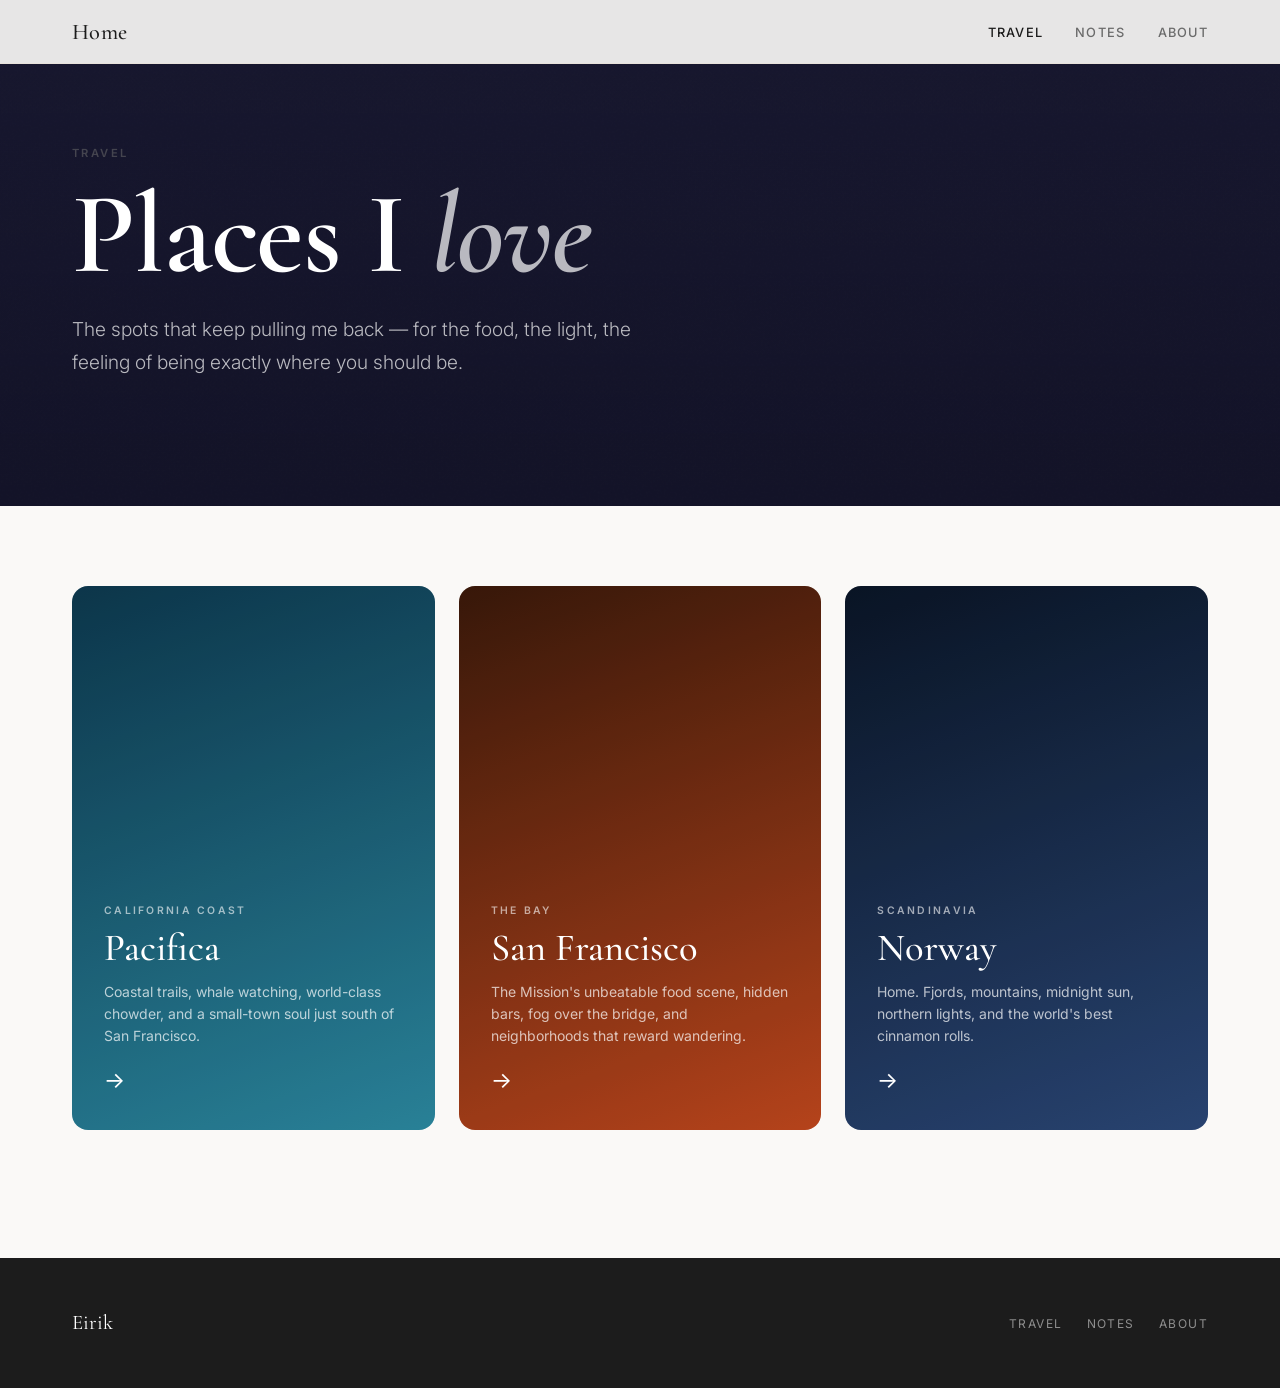
==== travel/index.html @ 202fe400 "Rename nav logo from "Eirik" to "Home" Applied to the 5 pages I can touch without racing the backgro" ====
<!DOCTYPE html>
<html lang="en">
<head>
  <meta charset="UTF-8">
  <meta name="viewport" content="width=device-width, initial-scale=1.0">
  <title>Travel | Eirik</title>
  <link rel="preconnect" href="https://fonts.googleapis.com">
  <link rel="preconnect" href="https://fonts.gstatic.com" crossorigin>
  <link href="https://fonts.googleapis.com/css2?family=Cormorant+Garamond:ital,wght@0,400;0,500;0,600;1,400;1,500&family=Inter:wght@300;400;500;600&display=swap" rel="stylesheet">
  <link rel="stylesheet" href="../css/style.css">
  <link rel="icon" href="/favicon.ico" sizes="any">
  <link rel="icon" type="image/svg+xml" href="/favicon.svg">
  <link rel="icon" type="image/png" sizes="32x32" href="/favicon-32x32.png">
  <link rel="icon" type="image/png" sizes="16x16" href="/favicon-16x16.png">
  <link rel="apple-touch-icon" href="/apple-touch-icon.png">
  <link rel="manifest" href="/site.webmanifest">
  <meta name="theme-color" content="#1c1c1c">
  <script data-goatcounter="https://sfviking.goatcounter.com/count"
          async src="//gc.zgo.at/count.js"></script>
</head>
<body>

  <nav class="nav">
    <div class="nav__inner">
      <a href="../index.html" class="nav__logo">Home</a>
      <ul class="nav__links">
        <li><a href="../travel/index.html" class="active">Travel</a></li>
        <li><a href="../notes.html">Notes</a></li>
        <li><a href="../about.html">About</a></li>
      </ul>
    </div>
  </nav>

  <main>
    <section class="hero hero--travel">
      <div class="hero__content">
        <p class="hero__eyebrow">Travel</p>
        <h1 class="hero__title">Places I <em>love</em></h1>
        <p class="hero__subtitle">The spots that keep pulling me back &mdash; for the food, the light, the feeling of being exactly where you should be.</p>
      </div>
    </section>

    <section class="destinations">
      <div class="container">
        <div class="destinations__grid">

          <a href="pacifica.html" class="dest-card dest-card--pacifica">
            <div class="dest-card__overlay"></div>
            <div class="dest-card__content">
              <span class="dest-card__region">California Coast</span>
              <h2 class="dest-card__name">Pacifica</h2>
              <p class="dest-card__desc">Coastal trails, whale watching, world-class chowder, and a small-town soul just south of San Francisco.</p>
              <span class="dest-card__arrow">&rarr;</span>
            </div>
          </a>

          <a href="san-francisco.html" class="dest-card dest-card--sf">
            <div class="dest-card__overlay"></div>
            <div class="dest-card__content">
              <span class="dest-card__region">The Bay</span>
              <h2 class="dest-card__name">San Francisco</h2>
              <p class="dest-card__desc">The Mission's unbeatable food scene, hidden bars, fog over the bridge, and neighborhoods that reward wandering.</p>
              <span class="dest-card__arrow">&rarr;</span>
            </div>
          </a>

          <a href="norway.html" class="dest-card dest-card--norway">
            <div class="dest-card__overlay"></div>
            <div class="dest-card__content">
              <span class="dest-card__region">Scandinavia</span>
              <h2 class="dest-card__name">Norway</h2>
              <p class="dest-card__desc">Home. Fjords, mountains, midnight sun, northern lights, and the world's best cinnamon rolls.</p>
              <span class="dest-card__arrow">&rarr;</span>
            </div>
          </a>

        </div>
      </div>
    </section>
  </main>

  <footer class="footer">
    <div class="footer__inner">
      <span class="footer__logo">Eirik</span>
      <ul class="footer__links">
        <li><a href="../travel/index.html">Travel</a></li>
        <li><a href="../notes.html">Notes</a></li>
        <li><a href="../about.html">About</a></li>
      </ul>
    </div>
  </footer>

</body>
</html>
---- css/style.css ----
@import url('https://fonts.googleapis.com/css2?family=Cormorant+Garamond:ital,wght@0,400;0,500;0,600;1,400;1,500&family=Inter:wght@300;400;500;600&display=swap');

/* ============================================
   CUSTOM PROPERTIES
   ============================================ */
:root {
  --color-bg: #faf9f7;
  --color-surface: #ffffff;
  --color-text: #1c1c1c;
  --color-text-muted: #6b6b6b;
  --color-text-light: #9a9a9a;
  --color-border: #e8e2db;

  --accent-pacifica: #1a6b8a;
  --accent-sf: #c94a1e;
  --accent-norway: #2c4a7c;

  --font-heading: 'Cormorant Garamond', Georgia, serif;
  --font-body: 'Inter', system-ui, sans-serif;

  --space-1: 0.25rem;
  --space-2: 0.5rem;
  --space-3: 0.75rem;
  --space-4: 1rem;
  --space-5: 1.5rem;
  --space-6: 2rem;
  --space-8: 3rem;
  --space-10: 4rem;
  --space-12: 5rem;
  --space-16: 7rem;

  --max-width: 1200px;
  --content-width: 800px;
  --nav-height: 64px;

  --shadow-sm: 0 1px 3px rgba(0,0,0,0.07), 0 1px 2px rgba(0,0,0,0.05);
  --shadow-md: 0 4px 16px rgba(0,0,0,0.08), 0 2px 6px rgba(0,0,0,0.04);

  --radius-sm: 4px;
  --radius-md: 8px;
  --radius-lg: 16px;
  --radius-full: 9999px;

  --transition: 0.2s ease;
}

/* ============================================
   RESET & BASE
   ============================================ */
*, *::before, *::after { box-sizing: border-box; margin: 0; padding: 0; }
html { font-size: 16px; scroll-behavior: smooth; scroll-padding-top: var(--nav-height); -webkit-font-smoothing: antialiased; }
body { font-family: var(--font-body); background-color: var(--color-bg); color: var(--color-text); line-height: 1.6; }
img { max-width: 100%; display: block; }
a { color: inherit; text-decoration: none; }

/* ============================================
   TYPOGRAPHY
   ============================================ */
h1, h2, h3, h4, h5 { font-family: var(--font-heading); line-height: 1.15; font-weight: 500; }
h1 { font-size: clamp(2.5rem, 6vw, 5rem); }
h2 { font-size: clamp(1.8rem, 4vw, 3rem); }
h3 { font-size: clamp(1.3rem, 3vw, 2rem); }
h4 { font-size: 1.25rem; font-weight: 500; }
p { font-size: 1rem; line-height: 1.75; color: var(--color-text-muted); }

/* ============================================
   LAYOUT
   ============================================ */
.container { max-width: var(--max-width); margin: 0 auto; padding: 0 var(--space-6); }
.container--narrow { max-width: var(--content-width); margin: 0 auto; padding: 0 var(--space-6); }

/* ============================================
   NAVIGATION
   ============================================ */
.nav {
  position: fixed;
  top: 0; left: 0; right: 0;
  z-index: 100;
  height: var(--nav-height);
  background: rgba(250, 249, 247, 0.92);
  backdrop-filter: blur(12px);
  -webkit-backdrop-filter: blur(12px);
  border-bottom: 1px solid var(--color-border);
}
.nav__inner {
  max-width: var(--max-width);
  margin: 0 auto;
  padding: 0 var(--space-6);
  height: 100%;
  display: flex;
  align-items: center;
  justify-content: space-between;
}
.nav__logo {
  font-family: var(--font-heading);
  font-size: 1.4rem;
  font-weight: 500;
  letter-spacing: 0.02em;
  transition: opacity var(--transition);
}
.nav__logo:hover { opacity: 0.6; }
.nav__links { display: flex; gap: var(--space-6); list-style: none; }
.nav__links a {
  font-size: 0.8rem;
  font-weight: 500;
  letter-spacing: 0.1em;
  text-transform: uppercase;
  color: var(--color-text-muted);
  transition: color var(--transition);
}
.nav__links a:hover,
.nav__links a.active { color: var(--color-text); }

/* ============================================
   HERO
   ============================================ */
.hero {
  min-height: 85vh;
  display: flex;
  align-items: center;
  position: relative;
  overflow: hidden;
  padding-top: var(--nav-height);
}
.hero::after {
  content: '';
  position: absolute;
  inset: 0;
  background-image: url("data:image/svg+xml,%3Csvg viewBox='0 0 256 256' xmlns='http://www.w3.org/2000/svg'%3E%3Cfilter id='noise'%3E%3CfeTurbulence type='fractalNoise' baseFrequency='0.9' numOctaves='4' stitchTiles='stitch'/%3E%3C/filter%3E%3Crect width='100%25' height='100%25' filter='url(%23noise)' opacity='0.035'/%3E%3C/svg%3E");
  opacity: 0.4;
  pointer-events: none;
  z-index: 1;
}
.hero__content { position: relative; z-index: 2; }

/* Hero photo backgrounds.
   Drop a JPG into /images with the matching name to replace the Unsplash placeholder.
   The local URL is listed first; if the file doesn't exist, the Unsplash fallback shows. */
.hero--home {
  background-color: #16213e;
  background-image:
    linear-gradient(to bottom, rgba(15,20,40,0.55) 0%, rgba(10,18,38,0.72) 100%),
    url('../images/home.jpg'),
    url('https://images.unsplash.com/photo-1476514525535-07fb3b4ae5f1?w=1600&q=80&fit=crop');
  background-size: cover;
  background-position: center 40%;
  color: white;
}
.hero--travel {
  background-color: #1a1a2e;
  background-image:
    linear-gradient(to bottom, rgba(20,20,46,0.6) 0%, rgba(15,15,36,0.75) 100%),
    url('../images/travel.jpg'),
    url('https://images.unsplash.com/photo-1488085061387-422e29b40080?w=1600&q=80&fit=crop');
  background-size: cover;
  background-position: center;
  color: white;
  min-height: 50vh;
}
.hero--pacifica {
  background-color: #0d3b52;
  background-image:
    linear-gradient(to bottom, rgba(8,40,60,0.45) 0%, rgba(13,59,82,0.6) 100%),
    url('../images/pacifica.jpg'),
    url('https://images.unsplash.com/photo-1507525428034-b723cf961d3e?w=1600&q=80&fit=crop');
  background-size: cover;
  background-position: center 60%;
  color: white;
}
.hero--sf {
  background-color: #3d1a0a;
  background-image:
    linear-gradient(to bottom, rgba(40,15,5,0.45) 0%, rgba(100,35,10,0.55) 100%),
    url('../images/san-francisco.jpg'),
    url('https://images.unsplash.com/photo-1449034446853-66c86144b0ad?w=1600&q=80&fit=crop');
  background-size: cover;
  background-position: center;
  color: white;
}
.hero--norway {
  background-color: #0a1628;
  background-image:
    linear-gradient(to bottom, rgba(8,18,38,0.4) 0%, rgba(20,40,80,0.55) 100%),
    url('../images/norway.jpg'),
    url('https://images.unsplash.com/photo-1506905925346-21bda4d32df4?w=1600&q=80&fit=crop');
  background-size: cover;
  background-position: center;
  color: white;
}
.hero--about {
  background-color: #0f1f36;
  background-image:
    linear-gradient(to bottom, rgba(10,18,34,0.5) 0%, rgba(15,30,54,0.65) 100%),
    url('../images/about.jpg'),
    url('https://images.unsplash.com/photo-1531366936337-7c912a4589a7?w=1600&q=80&fit=crop');
  background-size: cover;
  background-position: center 30%;
  color: white;
}
.hero--notes {
  background-color: #1a1d24;
  background-image:
    linear-gradient(to bottom, rgba(20,22,30,0.55) 0%, rgba(28,28,40,0.7) 100%),
    url('../images/notes.jpg'),
    linear-gradient(135deg, #1a1d24 0%, #2c3344 55%, #3a2c44 100%);
  background-size: cover;
  background-position: center;
  color: white;
  min-height: 50vh;
}
.hero--study {
  background-color: #0e1320;
  background-image:
    linear-gradient(to bottom, rgba(14,19,32,0.55) 0%, rgba(20,28,46,0.72) 100%),
    url('../images/study.jpg'),
    linear-gradient(135deg, #0e1320 0%, #1c2640 55%, #243056 100%);
  background-size: cover;
  background-position: center;
  color: white;
  min-height: 50vh;
}

.hero__content {
  max-width: var(--max-width);
  margin: 0 auto;
  padding: var(--space-12) var(--space-6);
  width: 100%;
}
.hero__eyebrow {
  font-size: 0.7rem;
  font-weight: 600;
  letter-spacing: 0.22em;
  text-transform: uppercase;
  opacity: 0.55;
  margin-bottom: var(--space-4);
}
.hero__title {
  font-family: var(--font-heading);
  font-size: clamp(3.5rem, 9vw, 8rem);
  font-weight: 600;
  line-height: 0.95;
  margin-bottom: var(--space-5);
  max-width: 14ch;
  letter-spacing: -0.01em;
}
.hero__title em { font-style: italic; opacity: 0.7; }
.hero__subtitle {
  font-size: clamp(1rem, 2vw, 1.2rem);
  line-height: 1.7;
  opacity: 0.7;
  max-width: 48ch;
  font-weight: 300;
  color: white;
  margin-bottom: var(--space-8);
}
.hero__breadcrumb {
  font-size: 0.75rem;
  letter-spacing: 0.12em;
  text-transform: uppercase;
  opacity: 0.45;
  margin-bottom: var(--space-3);
}
.hero__breadcrumb a { opacity: 0.8; transition: opacity var(--transition); }
.hero__breadcrumb a:hover { opacity: 1; }
.hero__breadcrumb span { margin: 0 var(--space-2); }

/* ============================================
   DESTINATION CARDS (Travel Hub)
   ============================================ */
.destinations { padding: var(--space-12) 0; }
.destinations__grid {
  display: grid;
  grid-template-columns: repeat(3, 1fr);
  gap: var(--space-5);
}
.dest-card {
  border-radius: var(--radius-lg);
  overflow: hidden;
  aspect-ratio: 2/3;
  position: relative;
  cursor: pointer;
  display: block;
  transition: transform var(--transition), box-shadow var(--transition);
}
.dest-card:hover {
  transform: translateY(-4px);
  box-shadow: 0 20px 60px rgba(0,0,0,0.2);
}
.dest-card--pacifica { background: linear-gradient(160deg, #0d3b52, #2d8fa8); }
.dest-card--sf       { background: linear-gradient(160deg, #3d1a0a, #c94a1e); }
.dest-card--norway   { background: linear-gradient(160deg, #0a1628, #2c4a7c); }

.dest-card__overlay {
  position: absolute; inset: 0;
  background: rgba(0,0,0,0.25);
  transition: opacity var(--transition);
  opacity: 0.4;
}
.dest-card:hover .dest-card__overlay { opacity: 0.7; }
.dest-card:hover .dest-card__arrow { transform: translateX(5px); }

.dest-card__content {
  position: absolute; inset: 0;
  padding: var(--space-6);
  display: flex;
  flex-direction: column;
  justify-content: flex-end;
  color: white;
}
.dest-card__region {
  font-size: 0.65rem;
  font-weight: 600;
  letter-spacing: 0.22em;
  text-transform: uppercase;
  opacity: 0.6;
  margin-bottom: var(--space-2);
}
.dest-card__name {
  font-family: var(--font-heading);
  font-size: clamp(2rem, 3vw, 2.75rem);
  font-weight: 500;
  line-height: 1.1;
  margin-bottom: var(--space-3);
}
.dest-card__desc {
  font-size: 0.875rem;
  line-height: 1.55;
  opacity: 0.7;
  color: white;
  margin-bottom: var(--space-4);
}
.dest-card__arrow { font-size: 1.4rem; transition: transform var(--transition); }

/* ============================================
   CONTENT SECTIONS
   ============================================ */
.content-section { padding: var(--space-12) 0; }
.content-section + .content-section { border-top: 1px solid var(--color-border); }

.section-header {
  display: flex;
  align-items: baseline;
  gap: var(--space-5);
  margin-bottom: var(--space-8);
}
.section-header__number {
  font-family: var(--font-heading);
  font-size: 5rem;
  font-weight: 400;
  color: transparent;
  -webkit-text-stroke: 1px var(--color-border);
  line-height: 1;
  flex-shrink: 0;
  letter-spacing: -0.02em;
}
.section-header__text h2 { margin-bottom: var(--space-2); }
.section-header__text p { font-size: 0.95rem; }

.permalink {
  display: inline-block;
  margin-left: 0.4em;
  font-family: var(--font-body);
  font-size: 0.6em;
  font-weight: 400;
  color: var(--color-text-light);
  border-bottom: none;
  vertical-align: middle;
  opacity: 0;
  transition: opacity var(--transition), color var(--transition);
  position: relative;
}
.permalink:hover { color: var(--color-text-muted); }
h2:hover .permalink,
.permalink:focus-visible { opacity: 1; }
.permalink:focus-visible { outline: none; color: var(--color-text); }
.permalink--copied { opacity: 1; color: var(--color-text); }
.permalink--copied::after {
  content: "Link copied";
  position: absolute;
  left: 50%;
  top: -1.6em;
  transform: translateX(-50%);
  background: var(--color-text);
  color: var(--color-bg);
  font-size: 0.75rem;
  padding: 2px 8px;
  border-radius: var(--radius-sm);
  white-space: nowrap;
  pointer-events: none;
}
@media (hover: none) {
  .permalink { opacity: 0.5; }
}

/* ============================================
   PLACE CARDS
   ============================================ */
.places-grid {
  display: grid;
  grid-template-columns: repeat(auto-fill, minmax(280px, 1fr));
  gap: var(--space-4);
}
.place-card {
  background: var(--color-surface);
  border-radius: var(--radius-md);
  padding: var(--space-5);
  border: 1px solid var(--color-border);
  transition: box-shadow var(--transition), transform var(--transition);
}
.place-card:hover { box-shadow: var(--shadow-md); transform: translateY(-2px); }

.place-card { border-left: 3px solid transparent; }
.place-card:has(.tag--food)     { border-left-color: #b5591a; }
.place-card:has(.tag--coffee)   { border-left-color: #8b6039; }
.place-card:has(.tag--hike)     { border-left-color: #2e7d52; }
.place-card:has(.tag--activity) { border-left-color: #2a56c6; }
.place-card:has(.tag--bar)      { border-left-color: #7b2fa0; }
.place-card:has(.tag--museum)   { border-left-color: #c42929; }
.place-card:has(.tag--nature)   { border-left-color: #2e7d52; }
.place-card:has(.tag--fjord)    { border-left-color: #1a4a7c; }
.place-card:has(.tag--ski)      { border-left-color: #2953c4; }
.place-card:has(.tag--seafood)  { border-left-color: #1a6b78; }
.place-card:has(.tag--sight)    { border-left-color: #a0246b; }
.place-card:has(.tag--region)   { border-left-color: #4a7c1a; }

.place-card__tag {
  display: inline-block;
  font-size: 0.65rem;
  font-weight: 600;
  letter-spacing: 0.14em;
  text-transform: uppercase;
  padding: 3px 10px;
  border-radius: var(--radius-full);
  margin-bottom: var(--space-3);
  background: var(--tag-bg, #f0ece7);
  color: var(--tag-color, #6b6b6b);
}
.place-card__name {
  font-family: var(--font-heading);
  font-size: 1.4rem;
  font-weight: 500;
  margin-bottom: var(--space-2);
  color: var(--color-text);
}
.place-card__name a {
  color: inherit;
  text-decoration: none;
  border-bottom: 1px solid transparent;
  transition: border-color var(--transition);
}
.place-card__name a:hover {
  border-bottom-color: var(--color-text-muted);
}
.place-card__desc {
  font-size: 0.875rem;
  line-height: 1.7;
  color: var(--color-text-muted);
}

/* Tag color variants */
.tag--food     { --tag-bg: #fef3e8; --tag-color: #b5591a; }
.tag--coffee   { --tag-bg: #f5efe8; --tag-color: #8b6039; }
.tag--hike     { --tag-bg: #e8f4ee; --tag-color: #2e7d52; }
.tag--activity { --tag-bg: #e8f0fe; --tag-color: #2a56c6; }
.tag--bar      { --tag-bg: #f3e8fd; --tag-color: #7b2fa0; }
.tag--museum   { --tag-bg: #fde8e8; --tag-color: #c42929; }
.tag--nature   { --tag-bg: #e8f4ee; --tag-color: #2e7d52; }
.tag--tip      { --tag-bg: #fffbe8; --tag-color: #9b7d1a; }
.tag--fjord    { --tag-bg: #e8f0f8; --tag-color: #1a4a7c; }
.tag--ski      { --tag-bg: #eef4ff; --tag-color: #2953c4; }
.tag--seafood  { --tag-bg: #e8f6f8; --tag-color: #1a6b78; }
.tag--sight    { --tag-bg: #fde8f5; --tag-color: #a0246b; }
.tag--region   { --tag-bg: #f0f8e8; --tag-color: #4a7c1a; }

/* ============================================
   INTRO SECTION
   ============================================ */
.intro-section {
  padding: var(--space-12) 0;
  max-width: var(--content-width);
  margin: 0 auto;
}
.intro-section p { font-size: 1.15rem; line-height: 1.95; color: var(--color-text-muted); }
.intro-section p strong { color: var(--color-text); }
.intro-section p + p { margin-top: var(--space-4); }

/* ============================================
   PULL QUOTE
   ============================================ */
.pull-quote {
  margin: var(--space-10) 0;
  padding: var(--space-8) var(--space-10);
  position: relative;
}
.pull-quote::before {
  content: '\201C';
  font-family: var(--font-heading);
  font-size: 8rem;
  line-height: 0.7;
  color: var(--color-border);
  position: absolute;
  top: var(--space-5);
  left: var(--space-5);
}
.pull-quote p {
  font-family: var(--font-heading);
  font-size: clamp(1.5rem, 3vw, 2.2rem);
  font-style: italic;
  color: var(--color-text);
  line-height: 1.45;
  padding-left: var(--space-8);
}

/* ============================================
   TIPS LIST
   ============================================ */
.tips-list { list-style: none; display: flex; flex-direction: column; gap: var(--space-4); }
.tips-list li { display: flex; gap: var(--space-4); align-items: flex-start; }
.tips-list__icon { font-size: 1rem; flex-shrink: 0; margin-top: 3px; color: var(--color-text-muted); min-width: 1.25rem; }
.tips-list__text { font-size: 0.9375rem; line-height: 1.7; color: var(--color-text-muted); }
.tips-list__text strong { color: var(--color-text); font-weight: 600; }
.tips-list__text a { color: var(--color-text); border-bottom: 1px solid var(--color-border); transition: border-color var(--transition); }
.tips-list__text a:hover { border-bottom-color: var(--color-text); }
.tips-list__text code { font-family: ui-monospace, SFMono-Regular, Menlo, monospace; font-size: 0.85em; background: var(--color-surface); border: 1px solid var(--color-border); padding: 1px 6px; border-radius: var(--radius-sm); color: var(--color-text); }

/* ============================================
   NOTES
   ============================================ */
.note-tag {
  display: inline-block;
  font-size: 0.65rem;
  font-weight: 600;
  letter-spacing: 0.18em;
  text-transform: uppercase;
  padding: 4px 10px;
  border-radius: var(--radius-full);
  margin-bottom: var(--space-3);
  background: #f0ece7;
  color: #6b6b6b;
}
.note-tag--audio        { background: #e8f0fe; color: #2a56c6; }
.note-tag--bike         { background: #e8f4ee; color: #2e7d52; }
.note-tag--ai           { background: #f3e8fd; color: #7b2fa0; }
.note-tag--foundations  { background: #eef0f3; color: #3a4150; }
.note-tag--systems      { background: #fdf0e2; color: #a85a1c; }
.note-tag--observability{ background: #e3f3f0; color: #1d6b66; }
.note-tag--platform     { background: #e7ecfb; color: #2e3f8a; }
.note-tag--career       { background: #fce8ec; color: #a02050; }

.note-entry p { font-size: 1.05rem; line-height: 1.85; color: var(--color-text-muted); }
.note-entry p strong { color: var(--color-text); }
.note-entry p + p { margin-top: var(--space-4); }
.note-entry p a { color: var(--color-text); border-bottom: 1px solid var(--color-border); transition: border-color var(--transition); }
.note-entry p a:hover { border-bottom-color: var(--color-text); }
.note-entry h3 { font-size: 1.5rem; margin: var(--space-8) 0 var(--space-4); color: var(--color-text); }
.note-entry code { font-family: ui-monospace, SFMono-Regular, Menlo, monospace; font-size: 0.9em; background: var(--color-surface); border: 1px solid var(--color-border); padding: 1px 6px; border-radius: var(--radius-sm); color: var(--color-text); }

.note-figure { margin: 0 0 var(--space-8); }
.note-figure img {
  width: 100%;
  height: auto;
  aspect-ratio: 3 / 2;
  object-fit: cover;
  border-radius: var(--radius-md);
  box-shadow: var(--shadow-sm);
  background: var(--color-surface);
}
.note-figure figcaption {
  margin-top: var(--space-3);
  font-size: 0.85rem;
  color: var(--color-text-light);
  font-style: italic;
  text-align: center;
}
.note-figure figcaption a { color: var(--color-text-muted); border-bottom: 1px solid var(--color-border); transition: border-color var(--transition); }
.note-figure figcaption a:hover { border-bottom-color: var(--color-text-muted); }

/* ============================================
   STUDY TOC
   ============================================ */
.study-toc {
  margin: var(--space-8) 0 var(--space-4);
  padding: var(--space-6);
  border: 1px solid var(--color-border);
  border-radius: var(--radius-md);
  background: var(--color-surface);
}
.study-toc ol {
  list-style: none;
  display: grid;
  grid-template-columns: 1fr 1fr;
  gap: var(--space-3) var(--space-6);
}
.study-toc a {
  display: flex;
  align-items: baseline;
  gap: var(--space-3);
  font-size: 0.95rem;
  color: var(--color-text-muted);
  padding: var(--space-2) 0;
  border-bottom: 1px solid transparent;
  transition: color var(--transition), border-color var(--transition);
}
.study-toc a:hover { color: var(--color-text); border-bottom-color: var(--color-border); }
.study-toc a span {
  font-family: var(--font-heading);
  font-size: 0.9rem;
  font-weight: 500;
  color: var(--color-text-light);
  min-width: 1.6em;
}
@media (max-width: 640px) {
  .study-toc ol { grid-template-columns: 1fr; gap: var(--space-2); }
}

/* ============================================
   HOMEPAGE
   ============================================ */
.home-section { padding: var(--space-12) 0; }
.home-section--alt { background: var(--color-surface); }
.home-section__grid { display: grid; grid-template-columns: 1fr 1fr; gap: var(--space-10); align-items: center; }
.home-section__label {
  font-size: 0.7rem;
  font-weight: 600;
  letter-spacing: 0.22em;
  text-transform: uppercase;
  color: var(--color-text-muted);
  margin-bottom: var(--space-3);
}
.home-section__title { font-family: var(--font-heading); font-size: clamp(2rem, 4vw, 3.5rem); margin-bottom: var(--space-4); }
.home-section__desc { font-size: 1.05rem; line-height: 1.8; margin-bottom: var(--space-5); }

.btn {
  display: inline-flex;
  align-items: center;
  gap: var(--space-2);
  padding: var(--space-3) var(--space-5);
  border-radius: var(--radius-full);
  font-size: 0.875rem;
  font-weight: 500;
  letter-spacing: 0.04em;
  transition: all var(--transition);
  cursor: pointer;
}
.btn--primary { background: var(--color-text); color: var(--color-bg); }
.btn--primary:hover { background: #333; transform: translateY(-1px); }
.btn--outline { border: 1px solid var(--color-border); color: var(--color-text); }
.btn--outline:hover { border-color: var(--color-text); background: var(--color-text); color: var(--color-bg); }

.home-destinations-preview { display: grid; grid-template-columns: 1fr; gap: var(--space-3); }
.dest-preview-card {
  background: var(--color-bg);
  border-radius: var(--radius-md);
  padding: var(--space-4) var(--space-5);
  display: flex;
  align-items: center;
  justify-content: space-between;
  border: 1px solid var(--color-border);
  transition: all var(--transition);
}
.dest-preview-card:hover { border-color: var(--color-text); box-shadow: var(--shadow-sm); }
.dest-preview-card__region { font-size: 0.65rem; letter-spacing: 0.18em; text-transform: uppercase; color: var(--color-text-muted); }
.dest-preview-card__name { font-family: var(--font-heading); font-size: 1.4rem; }
.dest-preview-card__dot { width: 10px; height: 10px; border-radius: 50%; }
.dot--pacifica { background: var(--accent-pacifica); }
.dot--sf       { background: var(--accent-sf); }
.dot--norway   { background: var(--accent-norway); }

/* ============================================
   FOOTER
   ============================================ */
.footer {
  background: var(--color-text);
  color: rgba(255,255,255,0.5);
  padding: var(--space-8) 0;
  margin-top: var(--space-8);
}
.footer__inner {
  max-width: var(--max-width);
  margin: 0 auto;
  padding: 0 var(--space-6);
  display: flex;
  align-items: center;
  justify-content: space-between;
}
.footer__logo { font-family: var(--font-heading); font-size: 1.3rem; color: white; }
.footer__links { display: flex; gap: var(--space-5); list-style: none; }
.footer__links a { font-size: 0.75rem; letter-spacing: 0.12em; text-transform: uppercase; transition: color var(--transition); }
.footer__links a:hover { color: white; }

/* ============================================
   PROJECT CARD
   ============================================ */
.project-card {
  background: var(--color-surface);
  border: 1px solid var(--color-border);
  border-left: 3px solid var(--color-text);
  border-radius: var(--radius-md);
  padding: var(--space-6) var(--space-8);
  margin-top: var(--space-6);
  max-width: 760px;
}
.project-card__header {
  display: flex;
  align-items: flex-start;
  justify-content: space-between;
  gap: var(--space-5);
  margin-bottom: var(--space-4);
}
.project-card__name {
  font-family: var(--font-heading);
  font-size: 1.8rem;
  font-weight: 500;
  color: var(--color-text);
  margin-bottom: var(--space-1);
}
.project-card__tagline {
  font-size: 0.9375rem;
  color: var(--color-text-muted);
  line-height: 1.5;
}
.project-card__desc {
  font-size: 0.9375rem;
  line-height: 1.75;
  color: var(--color-text-muted);
  margin-bottom: var(--space-5);
}
.project-card__cta { flex-shrink: 0; }
.project-card__tags {
  display: flex;
  flex-wrap: wrap;
  gap: var(--space-2);
}
.project-tag {
  font-size: 0.7rem;
  font-weight: 600;
  letter-spacing: 0.1em;
  text-transform: uppercase;
  padding: 3px 10px;
  border-radius: var(--radius-full);
  background: var(--color-bg);
  border: 1px solid var(--color-border);
  color: var(--color-text-muted);
}
.project-card__note {
  font-size: 0.8125rem;
  font-style: italic;
  color: var(--color-text-light);
  margin-top: var(--space-4);
}
@media (max-width: 640px) {
  .project-card__header { flex-direction: column; }
  .project-card { padding: var(--space-5); }
}

/* ============================================
   STAT GRID (for about page facts)
   ============================================ */
.stat-grid {
  display: grid;
  grid-template-columns: repeat(3, 1fr);
  gap: var(--space-5);
  margin: var(--space-10) 0;
}
.stat-card {
  background: var(--color-surface);
  border: 1px solid var(--color-border);
  border-radius: var(--radius-md);
  padding: var(--space-5) var(--space-6);
  text-align: center;
}
.stat-card__value {
  font-family: var(--font-heading);
  font-size: clamp(2rem, 4vw, 3rem);
  font-weight: 500;
  color: var(--color-text);
  display: block;
  line-height: 1;
  margin-bottom: var(--space-2);
}
.stat-card__label {
  font-size: 0.75rem;
  font-weight: 500;
  letter-spacing: 0.12em;
  text-transform: uppercase;
  color: var(--color-text-muted);
}
@media (max-width: 640px) {
  .stat-grid { grid-template-columns: 1fr; }
}

/* ============================================
   RESPONSIVE
   ============================================ */
@media (max-width: 900px) {
  .destinations__grid { grid-template-columns: 1fr; }
  .dest-card { aspect-ratio: 16/9; }
  .home-section__grid { grid-template-columns: 1fr; gap: var(--space-6); }
}
@media (max-width: 640px) {
  .pull-quote { padding: var(--space-6) var(--space-5); }
  .pull-quote::before { font-size: 5rem; }
  .pull-quote p { padding-left: var(--space-5); }
  .footer__inner { flex-direction: column; gap: var(--space-4); text-align: center; }
  .section-header { flex-direction: column; gap: var(--space-2); }
  .section-header__number { font-size: 2.5rem; }
  .places-grid { grid-template-columns: 1fr; }
}
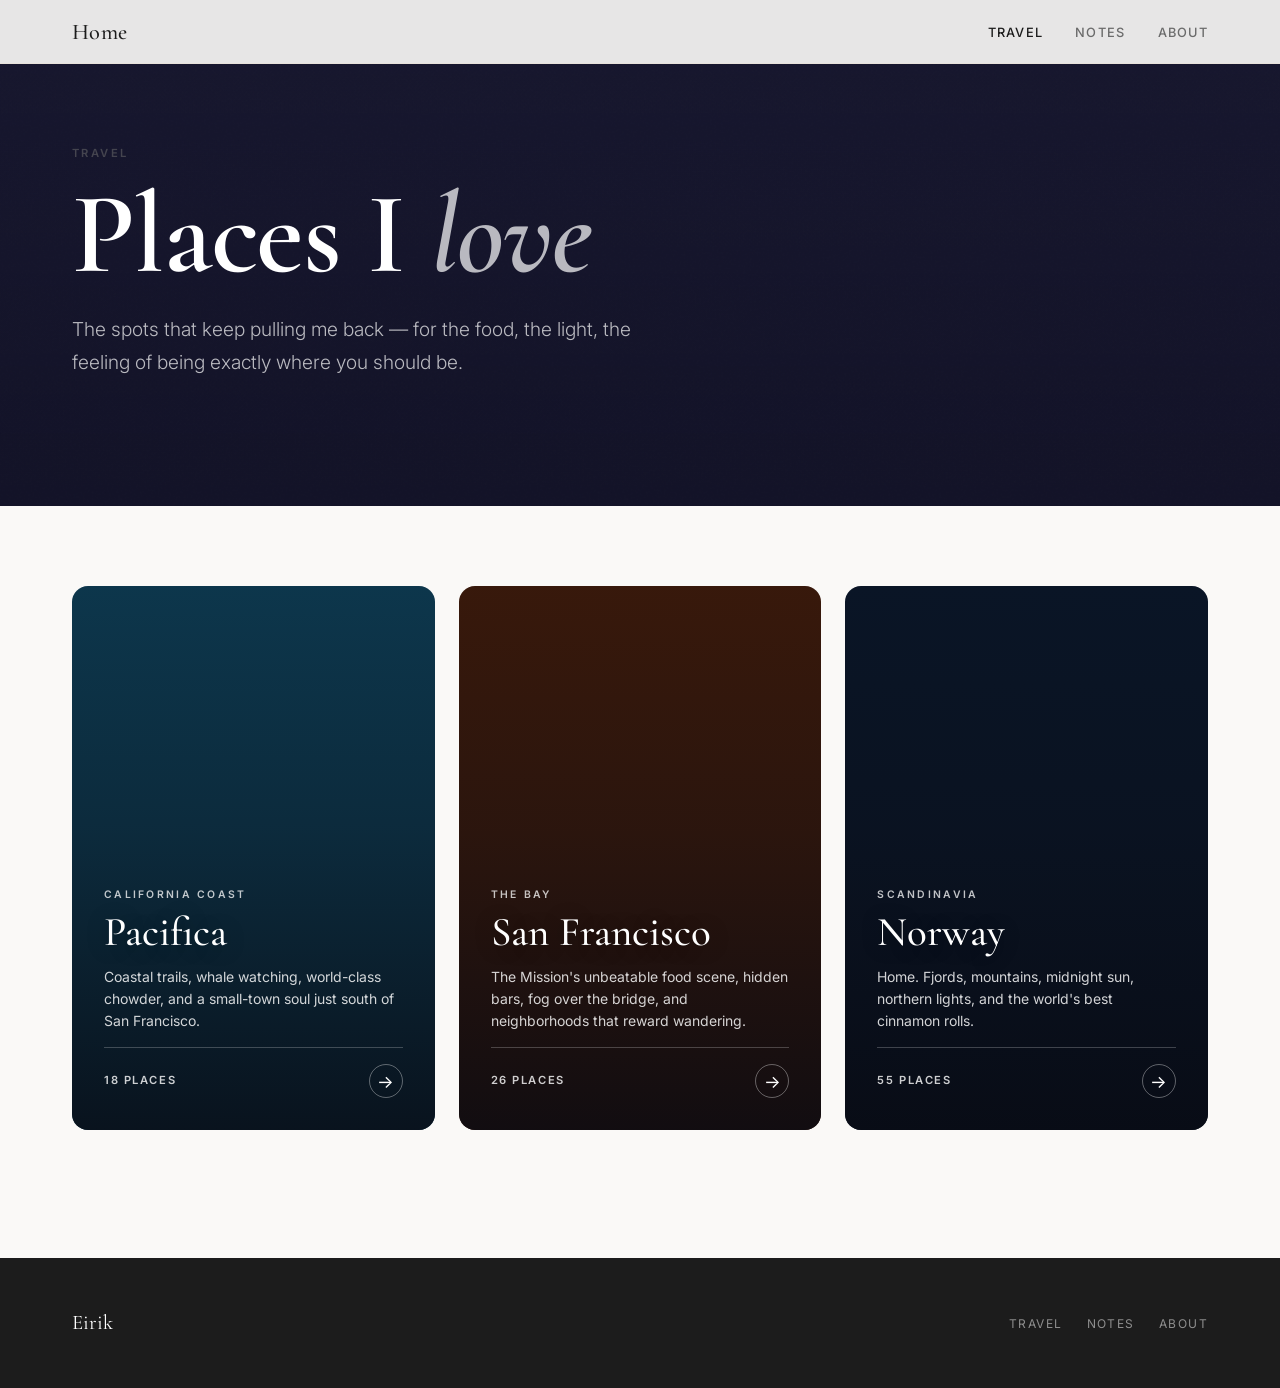
==== commit b95bc441: "Make travel destination cards more striking - Photo backgrounds reusing the same /images/<slug>.jpg " ====
--- a/travel/index.html
+++ b/travel/index.html
@@ -45,32 +45,44 @@
         <div class="destinations__grid">
 
           <a href="pacifica.html" class="dest-card dest-card--pacifica">
+            <div class="dest-card__media"></div>
             <div class="dest-card__overlay"></div>
             <div class="dest-card__content">
               <span class="dest-card__region">California Coast</span>
               <h2 class="dest-card__name">Pacifica</h2>
               <p class="dest-card__desc">Coastal trails, whale watching, world-class chowder, and a small-town soul just south of San Francisco.</p>
-              <span class="dest-card__arrow">&rarr;</span>
+              <div class="dest-card__footer">
+                <span class="dest-card__count">18 places</span>
+                <span class="dest-card__arrow" aria-hidden="true">&rarr;</span>
+              </div>
             </div>
           </a>
 
           <a href="san-francisco.html" class="dest-card dest-card--sf">
+            <div class="dest-card__media"></div>
             <div class="dest-card__overlay"></div>
             <div class="dest-card__content">
               <span class="dest-card__region">The Bay</span>
               <h2 class="dest-card__name">San Francisco</h2>
               <p class="dest-card__desc">The Mission's unbeatable food scene, hidden bars, fog over the bridge, and neighborhoods that reward wandering.</p>
-              <span class="dest-card__arrow">&rarr;</span>
+              <div class="dest-card__footer">
+                <span class="dest-card__count">26 places</span>
+                <span class="dest-card__arrow" aria-hidden="true">&rarr;</span>
+              </div>
             </div>
           </a>
 
           <a href="norway.html" class="dest-card dest-card--norway">
+            <div class="dest-card__media"></div>
             <div class="dest-card__overlay"></div>
             <div class="dest-card__content">
               <span class="dest-card__region">Scandinavia</span>
               <h2 class="dest-card__name">Norway</h2>
               <p class="dest-card__desc">Home. Fjords, mountains, midnight sun, northern lights, and the world's best cinnamon rolls.</p>
-              <span class="dest-card__arrow">&rarr;</span>
+              <div class="dest-card__footer">
+                <span class="dest-card__count">55 places</span>
+                <span class="dest-card__arrow" aria-hidden="true">&rarr;</span>
+              </div>
             </div>
           </a>
 
--- a/css/style.css
+++ b/css/style.css
@@ -280,24 +280,62 @@
   position: relative;
   cursor: pointer;
   display: block;
-  transition: transform var(--transition), box-shadow var(--transition);
+  isolation: isolate;
+  transition: transform 0.35s cubic-bezier(0.22, 1, 0.36, 1), box-shadow 0.35s ease;
 }
 .dest-card:hover {
-  transform: translateY(-4px);
-  box-shadow: 0 20px 60px rgba(0,0,0,0.2);
-}
-.dest-card--pacifica { background: linear-gradient(160deg, #0d3b52, #2d8fa8); }
-.dest-card--sf       { background: linear-gradient(160deg, #3d1a0a, #c94a1e); }
-.dest-card--norway   { background: linear-gradient(160deg, #0a1628, #2c4a7c); }
-
+  transform: translateY(-6px);
+  box-shadow: 0 28px 70px rgba(0,0,0,0.28);
+}
+.dest-card:focus-visible {
+  outline: 2px solid white;
+  outline-offset: 3px;
+}
+
+/* Photo layer. Reuses the same /images files as the page heroes,
+   with the Unsplash placeholder as fallback until real photos land. */
+.dest-card__media {
+  position: absolute; inset: 0;
+  background-size: cover;
+  background-position: center;
+  transform: scale(1.01);
+  transition: transform 0.9s cubic-bezier(0.22, 1, 0.36, 1);
+}
+.dest-card:hover .dest-card__media { transform: scale(1.09); }
+
+.dest-card--pacifica .dest-card__media {
+  background-color: #0d3b52;
+  background-image:
+    url('../images/pacifica.jpg'),
+    url('https://images.unsplash.com/photo-1507525428034-b723cf961d3e?w=1200&q=80&fit=crop');
+}
+.dest-card--sf .dest-card__media {
+  background-color: #3d1a0a;
+  background-image:
+    url('../images/san-francisco.jpg'),
+    url('https://images.unsplash.com/photo-1449034446853-66c86144b0ad?w=1200&q=80&fit=crop');
+}
+.dest-card--norway .dest-card__media {
+  background-color: #0a1628;
+  background-image:
+    url('../images/norway.jpg'),
+    url('https://images.unsplash.com/photo-1506905925346-21bda4d32df4?w=1200&q=80&fit=crop');
+}
+
+/* Scrim: light at the top, deep at the bottom so the text always reads. */
 .dest-card__overlay {
   position: absolute; inset: 0;
-  background: rgba(0,0,0,0.25);
+  background: linear-gradient(
+    to bottom,
+    rgba(10,12,20,0.10) 0%,
+    rgba(10,12,20,0.35) 45%,
+    rgba(8,10,18,0.82) 100%
+  );
   transition: opacity var(--transition);
-  opacity: 0.4;
-}
-.dest-card:hover .dest-card__overlay { opacity: 0.7; }
-.dest-card:hover .dest-card__arrow { transform: translateX(5px); }
+  opacity: 1;
+}
+.dest-card:hover .dest-card__overlay { opacity: 0.92; }
+.dest-card:hover .dest-card__arrow { transform: translateX(4px); }
 
 .dest-card__content {
   position: absolute; inset: 0;
@@ -312,24 +350,69 @@
   font-weight: 600;
   letter-spacing: 0.22em;
   text-transform: uppercase;
-  opacity: 0.6;
+  opacity: 0.75;
   margin-bottom: var(--space-2);
 }
 .dest-card__name {
   font-family: var(--font-heading);
-  font-size: clamp(2rem, 3vw, 2.75rem);
+  font-size: clamp(2.1rem, 3.2vw, 3rem);
   font-weight: 500;
-  line-height: 1.1;
+  line-height: 1.05;
   margin-bottom: var(--space-3);
+  text-shadow: 0 2px 20px rgba(0,0,0,0.35);
 }
 .dest-card__desc {
   font-size: 0.875rem;
   line-height: 1.55;
-  opacity: 0.7;
+  opacity: 0.82;
   color: white;
   margin-bottom: var(--space-4);
 }
-.dest-card__arrow { font-size: 1.4rem; transition: transform var(--transition); }
+.dest-card__footer {
+  display: flex;
+  align-items: center;
+  justify-content: space-between;
+  gap: var(--space-4);
+  padding-top: var(--space-4);
+  border-top: 1px solid rgba(255,255,255,0.22);
+}
+.dest-card__count {
+  font-size: 0.7rem;
+  font-weight: 600;
+  letter-spacing: 0.14em;
+  text-transform: uppercase;
+  opacity: 0.8;
+}
+.dest-card__arrow {
+  font-size: 1.1rem;
+  line-height: 1;
+  flex-shrink: 0;
+  width: 34px;
+  height: 34px;
+  display: inline-flex;
+  align-items: center;
+  justify-content: center;
+  border: 1px solid rgba(255,255,255,0.35);
+  border-radius: var(--radius-full);
+  transition: transform var(--transition), background var(--transition), border-color var(--transition);
+}
+.dest-card:hover .dest-card__arrow {
+  background: rgba(255,255,255,0.16);
+  border-color: rgba(255,255,255,0.6);
+}
+
+/* On touch devices there is no hover — keep the resting state calm. */
+@media (hover: none) {
+  .dest-card:hover { transform: none; }
+  .dest-card:hover .dest-card__media { transform: scale(1.01); }
+}
+@media (prefers-reduced-motion: reduce) {
+  .dest-card,
+  .dest-card__media,
+  .dest-card__arrow { transition: none; }
+  .dest-card:hover { transform: none; }
+  .dest-card:hover .dest-card__media { transform: scale(1.01); }
+}
 
 /* ============================================
    CONTENT SECTIONS
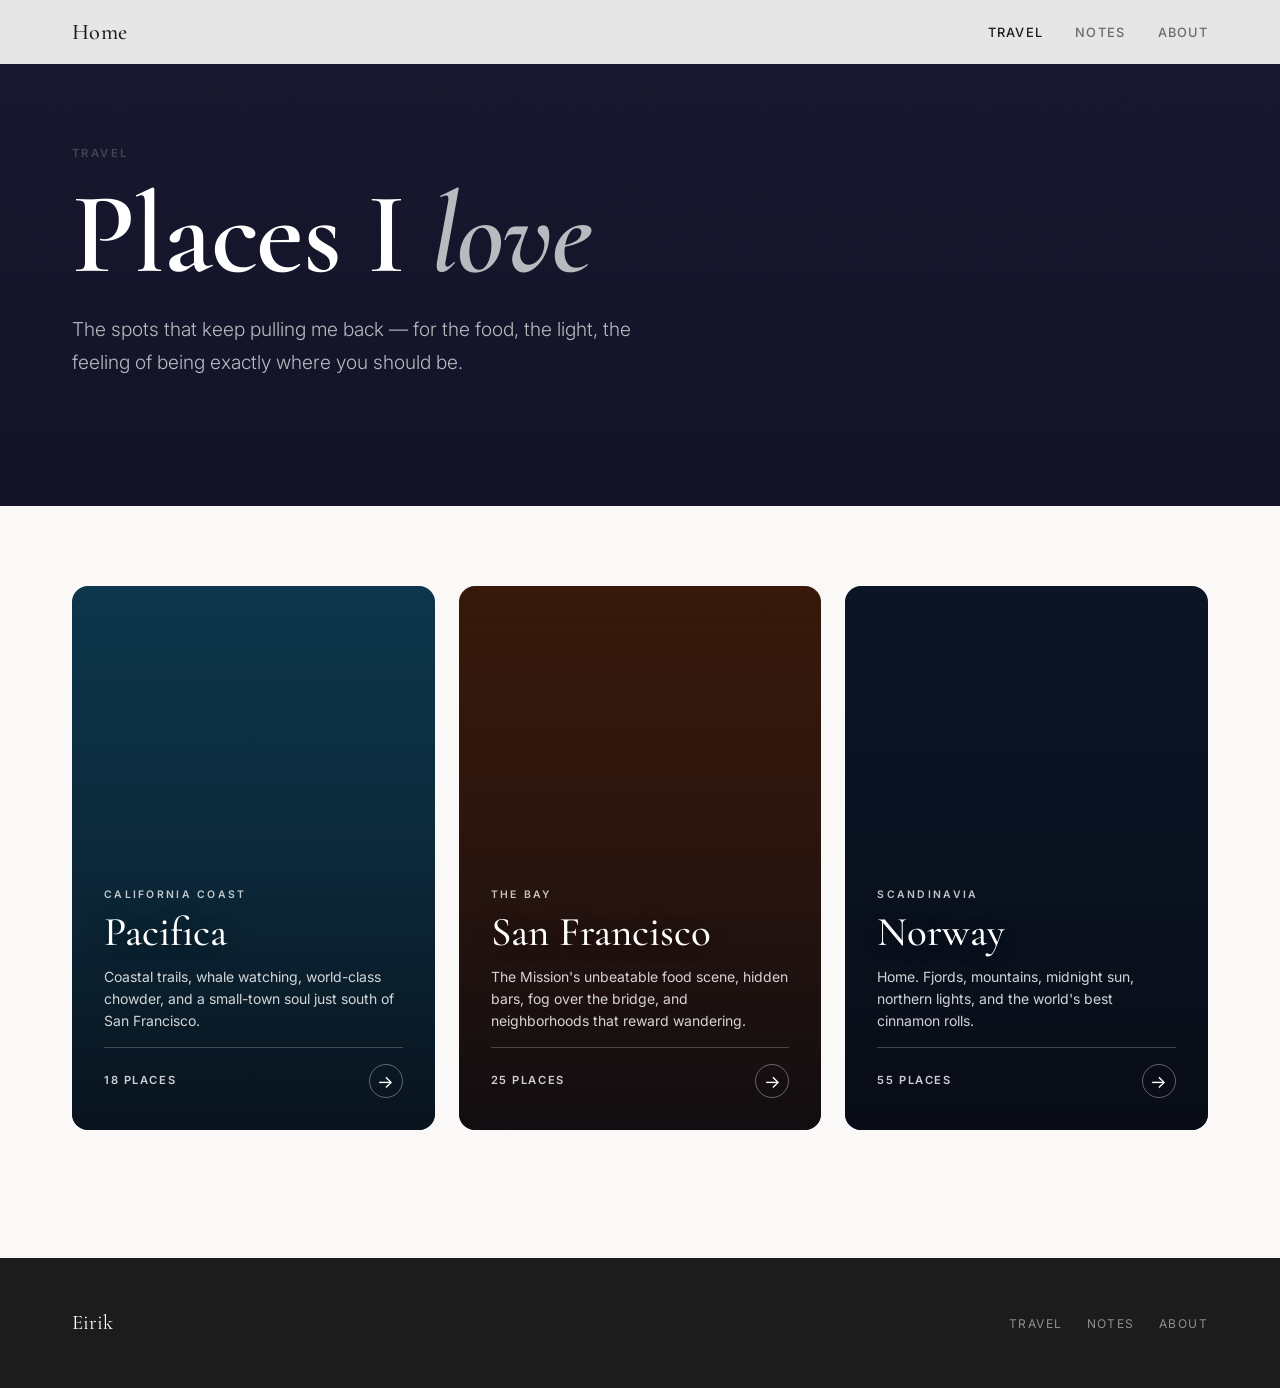
==== commit 646f0630: "Make Geilo a town card; drop the closed Nihon Whisky Lounge The Geilo card kept a "Skiing" tag and a" ====
--- a/travel/index.html
+++ b/travel/index.html
@@ -66,7 +66,7 @@
               <h2 class="dest-card__name">San Francisco</h2>
               <p class="dest-card__desc">The Mission's unbeatable food scene, hidden bars, fog over the bridge, and neighborhoods that reward wandering.</p>
               <div class="dest-card__footer">
-                <span class="dest-card__count">26 places</span>
+                <span class="dest-card__count">25 places</span>
                 <span class="dest-card__arrow" aria-hidden="true">&rarr;</span>
               </div>
             </div>
--- a/css/style.css
+++ b/css/style.css
@@ -505,6 +505,7 @@
 .place-card:has(.tag--seafood)  { border-left-color: #1a6b78; }
 .place-card:has(.tag--sight)    { border-left-color: #a0246b; }
 .place-card:has(.tag--region)   { border-left-color: #4a7c1a; }
+.place-card:has(.tag--hometown) { border-left-color: #a8562a; }
 
 .place-card__tag {
   display: inline-block;
@@ -554,6 +555,7 @@
 .tag--seafood  { --tag-bg: #e8f6f8; --tag-color: #1a6b78; }
 .tag--sight    { --tag-bg: #fde8f5; --tag-color: #a0246b; }
 .tag--region   { --tag-bg: #f0f8e8; --tag-color: #4a7c1a; }
+.tag--hometown { --tag-bg: #fbeee4; --tag-color: #a8562a; }
 
 /* ============================================
    INTRO SECTION
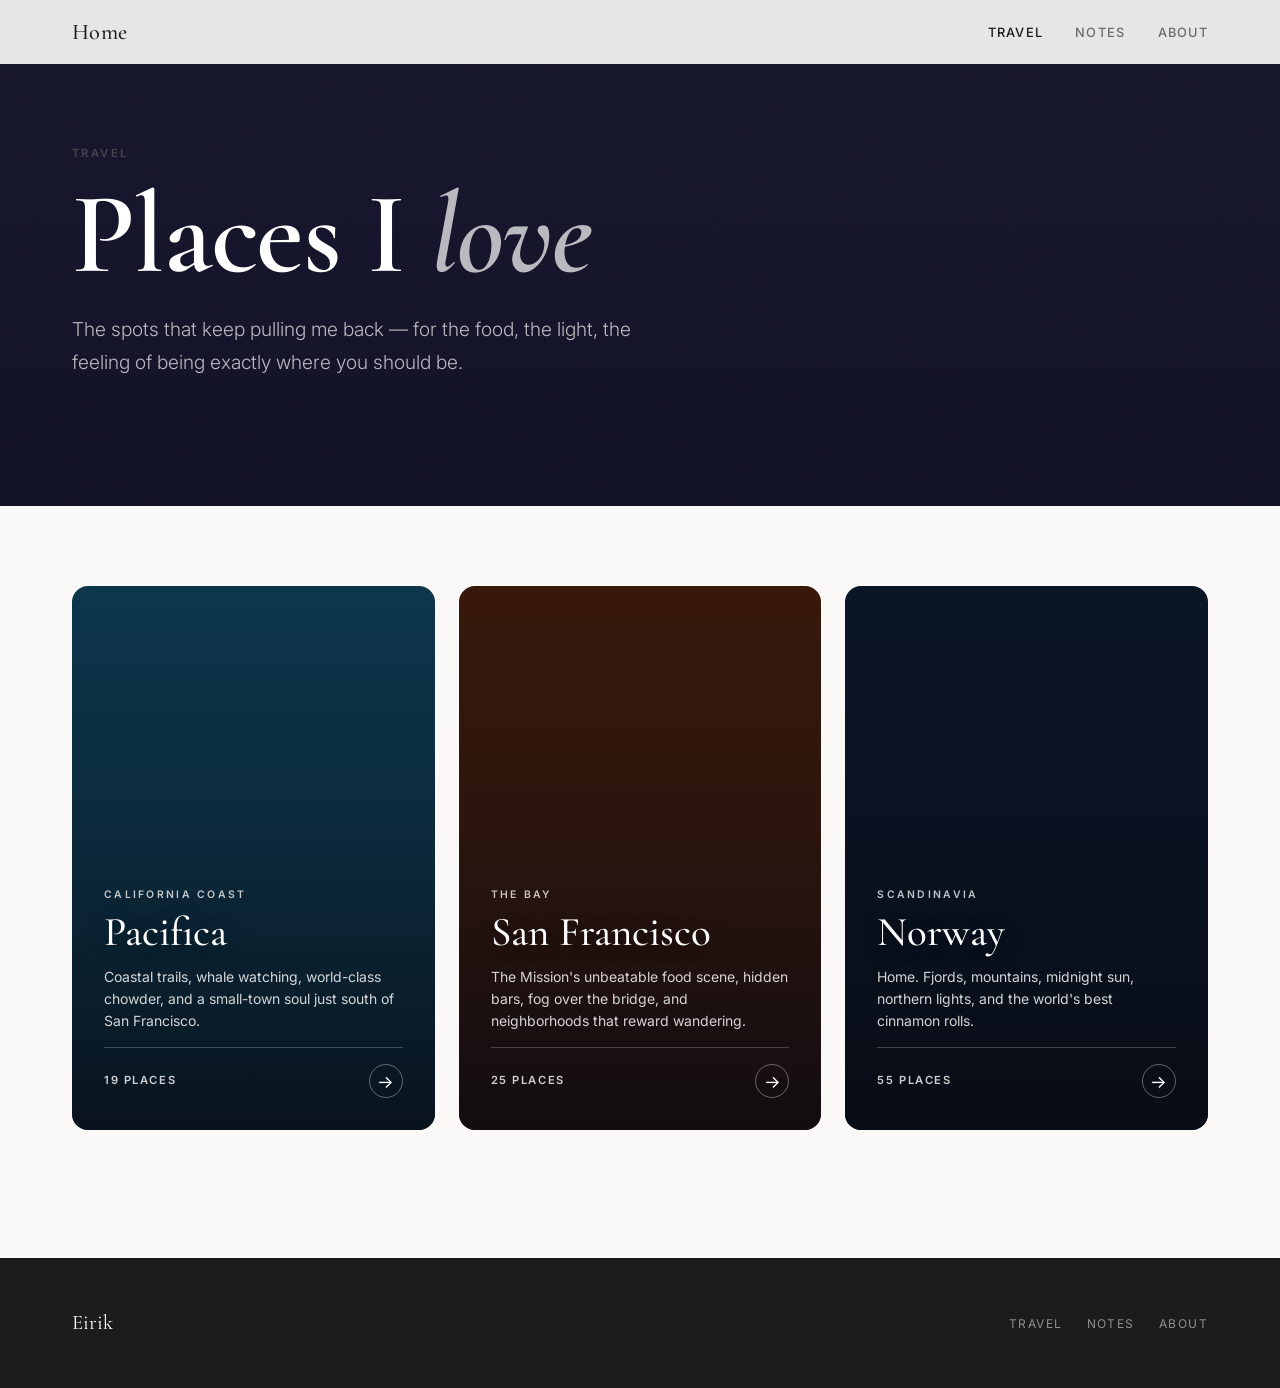
==== commit d1b469da: "Add Oasis Vietnamese Cuisine to the Pacifica guide The only pho in town, and good enough that it wou" ====
--- a/travel/index.html
+++ b/travel/index.html
@@ -52,7 +52,7 @@
               <h2 class="dest-card__name">Pacifica</h2>
               <p class="dest-card__desc">Coastal trails, whale watching, world-class chowder, and a small-town soul just south of San Francisco.</p>
               <div class="dest-card__footer">
-                <span class="dest-card__count">18 places</span>
+                <span class="dest-card__count">19 places</span>
                 <span class="dest-card__arrow" aria-hidden="true">&rarr;</span>
               </div>
             </div>
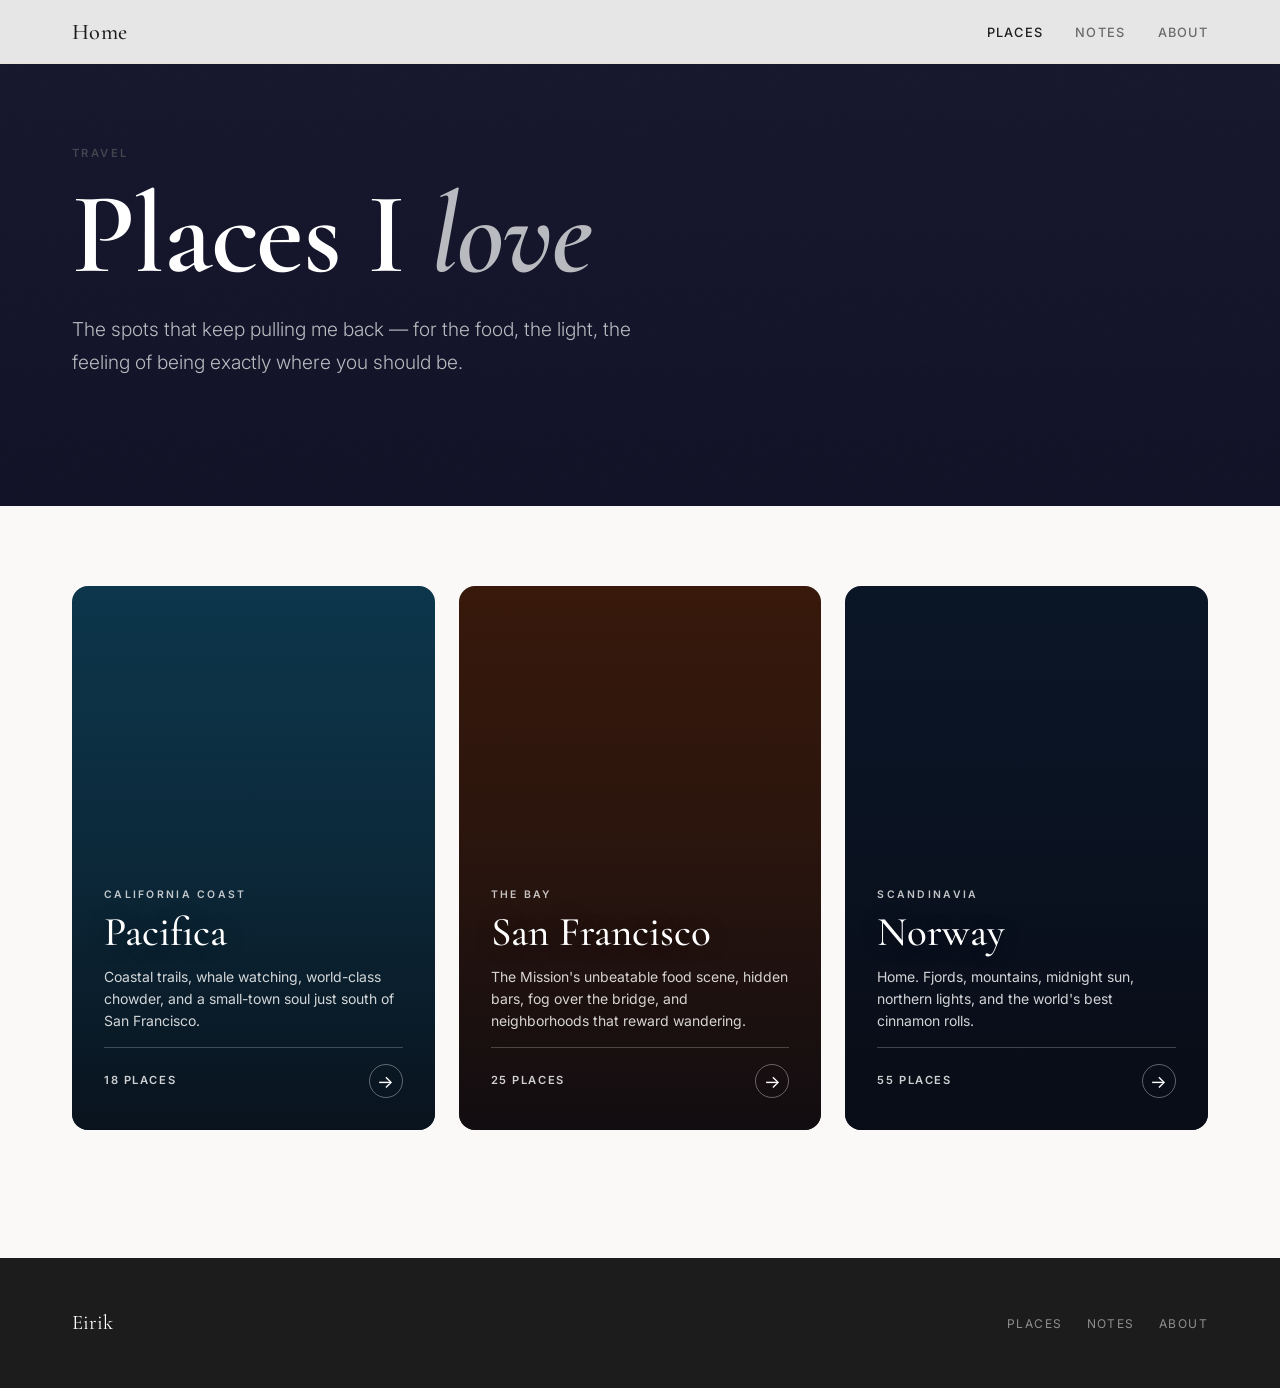
==== commit 14120675: "Rename the Travel nav label to Places Matches the section's own hero, "Places I love". Covers the na" ====
--- a/travel/index.html
+++ b/travel/index.html
@@ -24,7 +24,7 @@
     <div class="nav__inner">
       <a href="../index.html" class="nav__logo">Home</a>
       <ul class="nav__links">
-        <li><a href="../travel/index.html" class="active">Travel</a></li>
+        <li><a href="../travel/index.html" class="active">Places</a></li>
         <li><a href="../notes.html">Notes</a></li>
         <li><a href="../about.html">About</a></li>
       </ul>
@@ -52,7 +52,7 @@
               <h2 class="dest-card__name">Pacifica</h2>
               <p class="dest-card__desc">Coastal trails, whale watching, world-class chowder, and a small-town soul just south of San Francisco.</p>
               <div class="dest-card__footer">
-                <span class="dest-card__count">19 places</span>
+                <span class="dest-card__count">18 places</span>
                 <span class="dest-card__arrow" aria-hidden="true">&rarr;</span>
               </div>
             </div>
@@ -95,7 +95,7 @@
     <div class="footer__inner">
       <span class="footer__logo">Eirik</span>
       <ul class="footer__links">
-        <li><a href="../travel/index.html">Travel</a></li>
+        <li><a href="../travel/index.html">Places</a></li>
         <li><a href="../notes.html">Notes</a></li>
         <li><a href="../about.html">About</a></li>
       </ul>
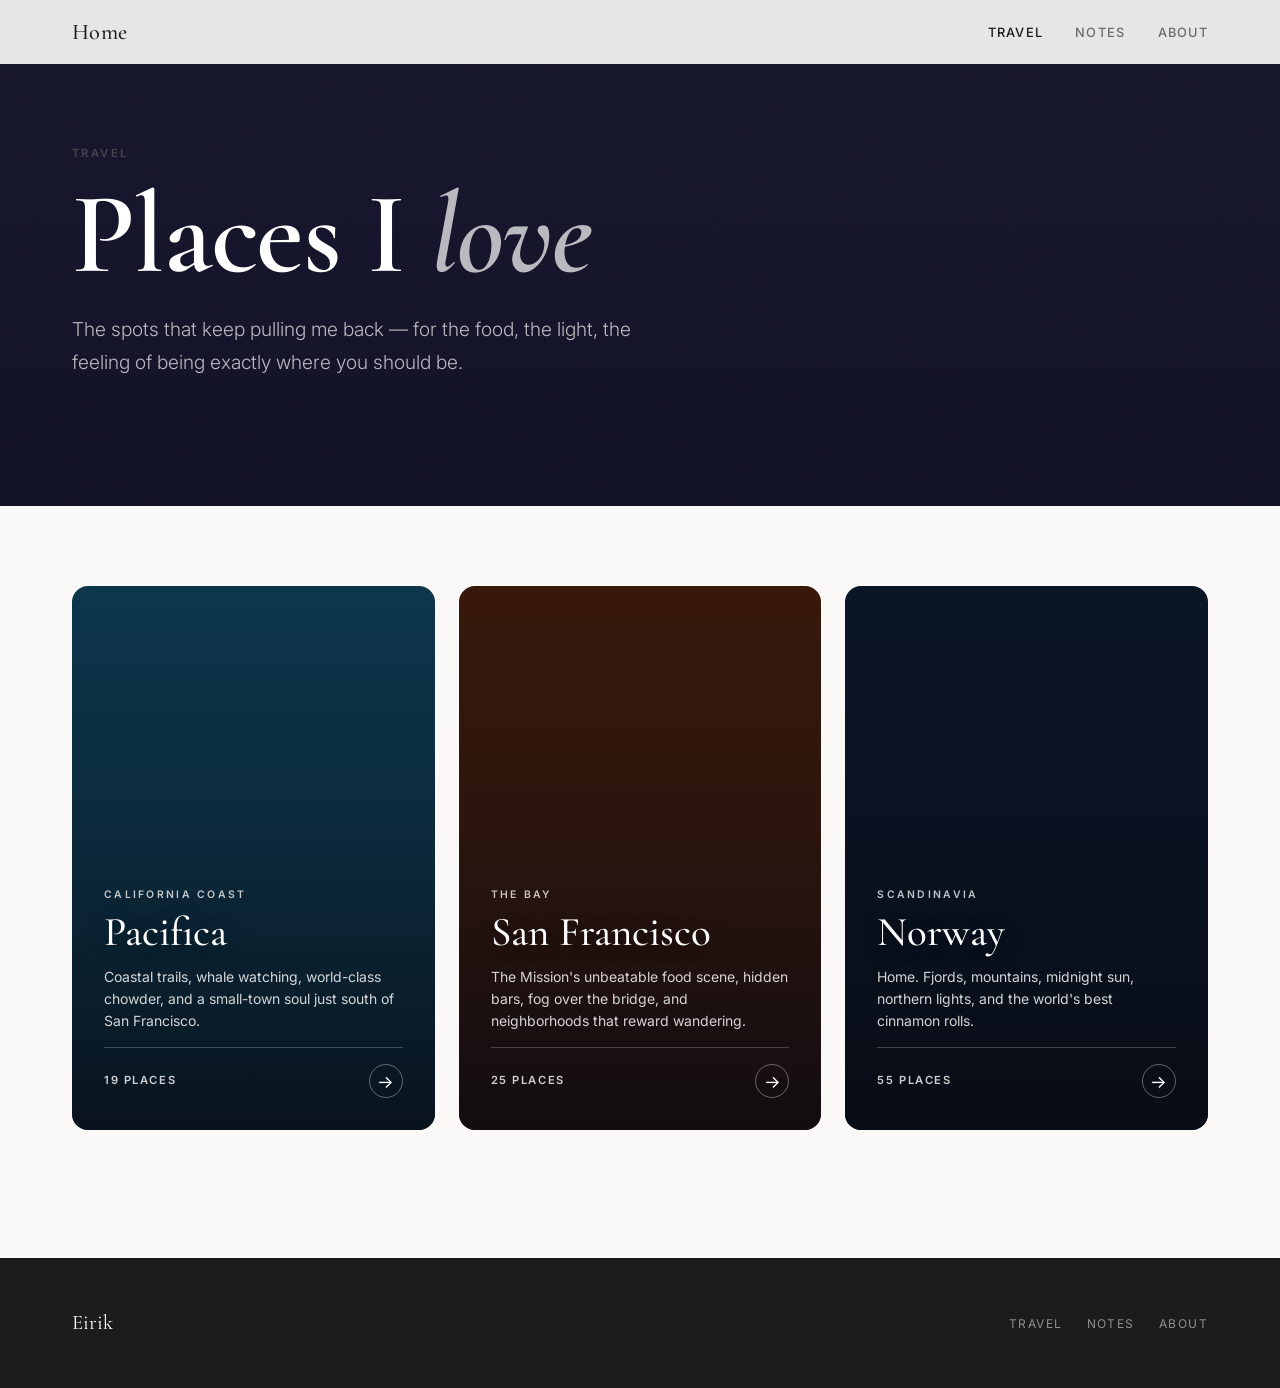
==== commit 50ad417b: "Merge pull request #23 from sfviking/claude/add-oasis-pacifica Add Oasis Vietnamese Cuisine to the P" ====
--- a/travel/index.html
+++ b/travel/index.html
@@ -24,7 +24,7 @@
     <div class="nav__inner">
       <a href="../index.html" class="nav__logo">Home</a>
       <ul class="nav__links">
-        <li><a href="../travel/index.html" class="active">Places</a></li>
+        <li><a href="../travel/index.html" class="active">Travel</a></li>
         <li><a href="../notes.html">Notes</a></li>
         <li><a href="../about.html">About</a></li>
       </ul>
@@ -52,7 +52,7 @@
               <h2 class="dest-card__name">Pacifica</h2>
               <p class="dest-card__desc">Coastal trails, whale watching, world-class chowder, and a small-town soul just south of San Francisco.</p>
               <div class="dest-card__footer">
-                <span class="dest-card__count">18 places</span>
+                <span class="dest-card__count">19 places</span>
                 <span class="dest-card__arrow" aria-hidden="true">&rarr;</span>
               </div>
             </div>
@@ -95,7 +95,7 @@
     <div class="footer__inner">
       <span class="footer__logo">Eirik</span>
       <ul class="footer__links">
-        <li><a href="../travel/index.html">Places</a></li>
+        <li><a href="../travel/index.html">Travel</a></li>
         <li><a href="../notes.html">Notes</a></li>
         <li><a href="../about.html">About</a></li>
       </ul>
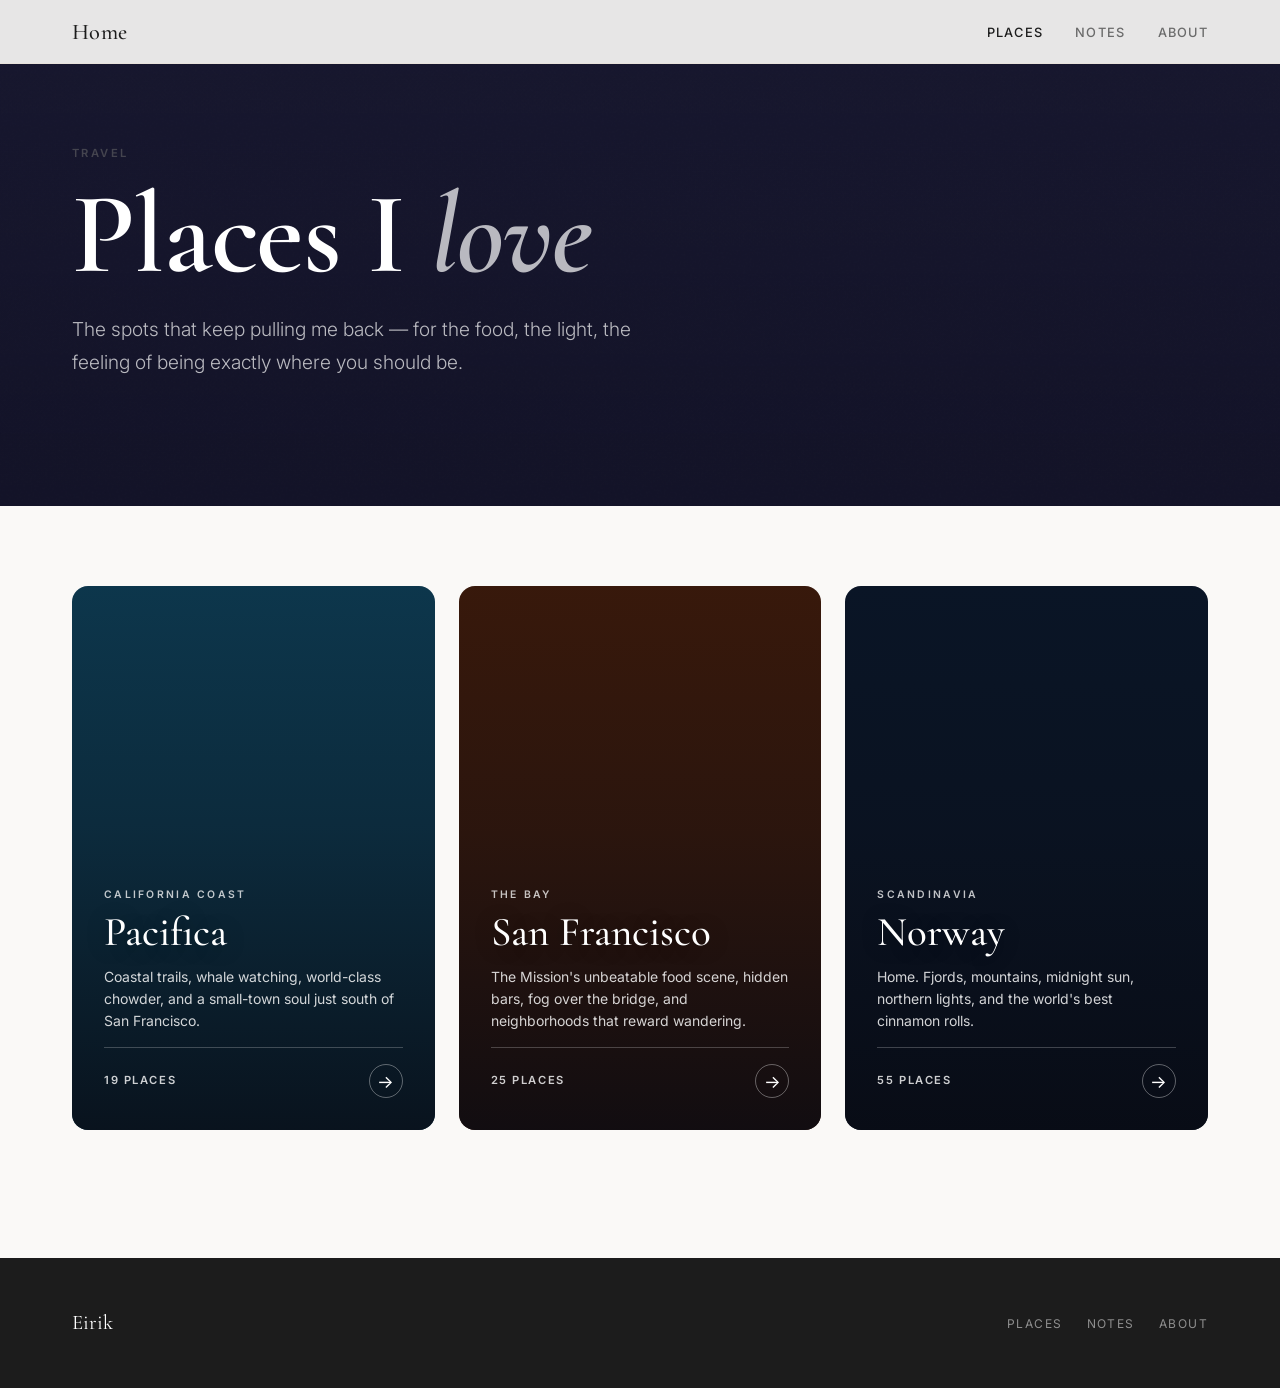
==== commit c455171c: "Merge pull request #24 from sfviking/claude/rename-travel-to-places Rename the Travel nav label to P" ====
--- a/travel/index.html
+++ b/travel/index.html
@@ -24,7 +24,7 @@
     <div class="nav__inner">
       <a href="../index.html" class="nav__logo">Home</a>
       <ul class="nav__links">
-        <li><a href="../travel/index.html" class="active">Travel</a></li>
+        <li><a href="../travel/index.html" class="active">Places</a></li>
         <li><a href="../notes.html">Notes</a></li>
         <li><a href="../about.html">About</a></li>
       </ul>
@@ -95,7 +95,7 @@
     <div class="footer__inner">
       <span class="footer__logo">Eirik</span>
       <ul class="footer__links">
-        <li><a href="../travel/index.html">Travel</a></li>
+        <li><a href="../travel/index.html">Places</a></li>
         <li><a href="../notes.html">Notes</a></li>
         <li><a href="../about.html">About</a></li>
       </ul>
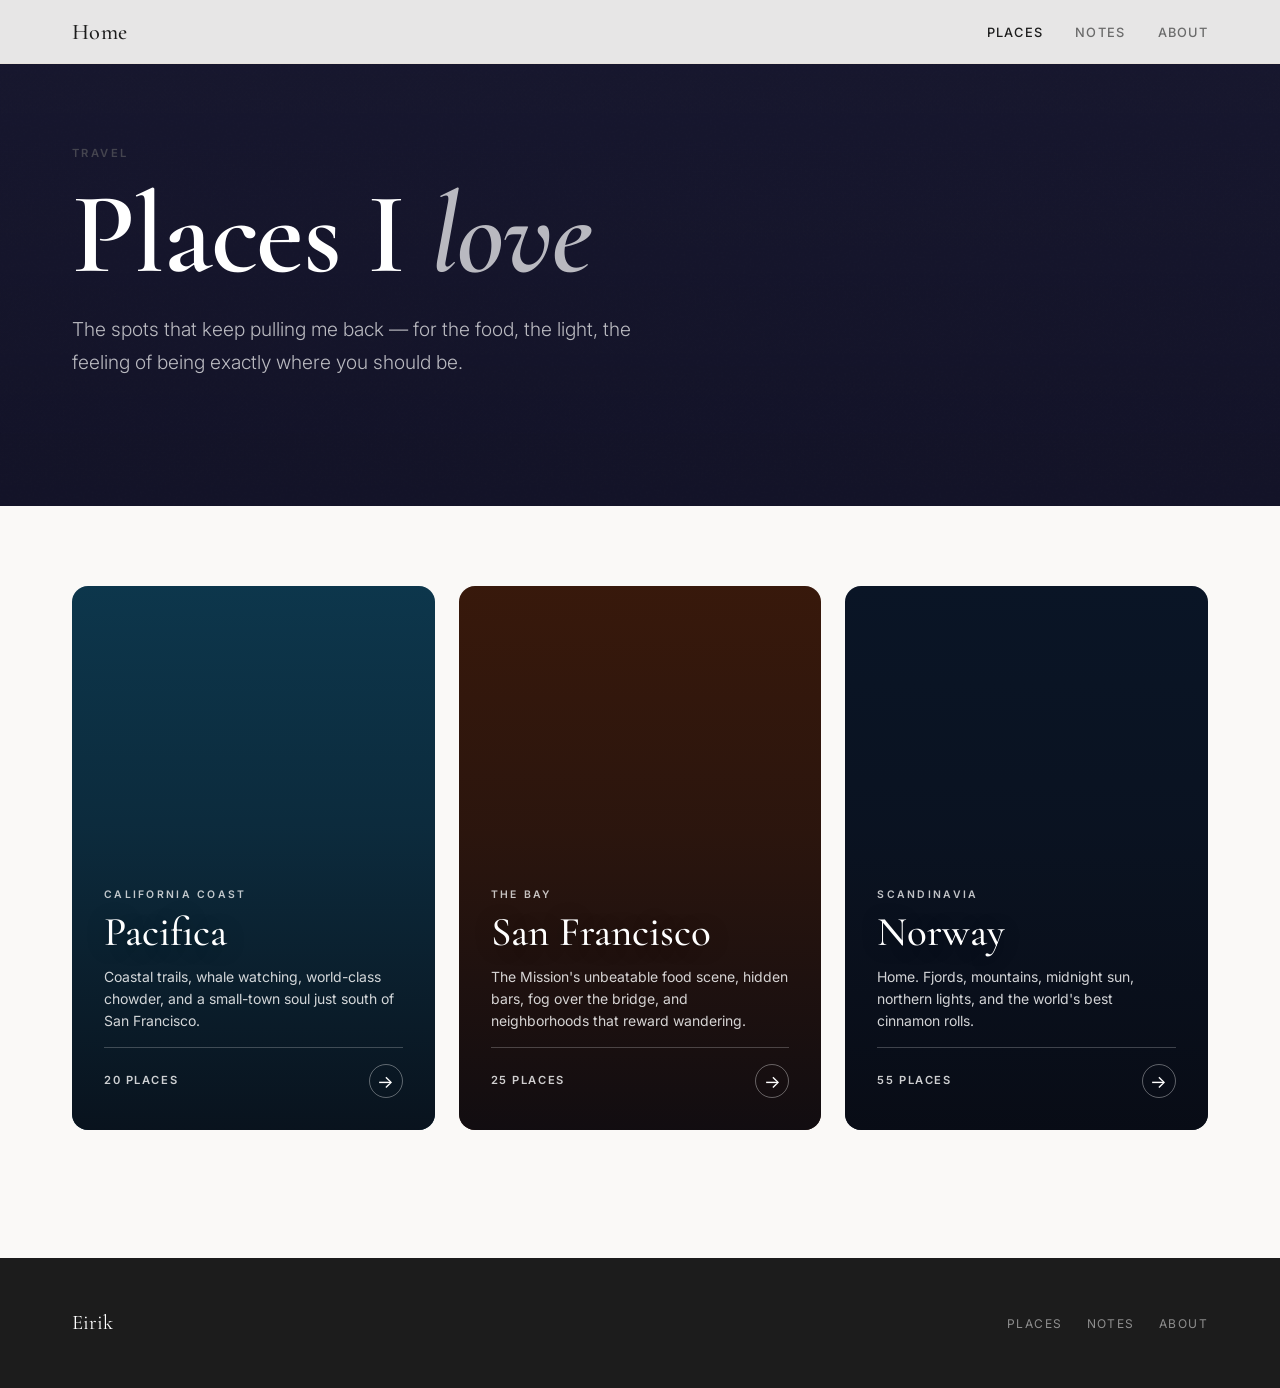
==== commit a588a809: "Add Taco Bell Cantina to the Pacifica guide The Linda Mar beachfront location -- beer, a surfer walk" ====
--- a/travel/index.html
+++ b/travel/index.html
@@ -52,7 +52,7 @@
               <h2 class="dest-card__name">Pacifica</h2>
               <p class="dest-card__desc">Coastal trails, whale watching, world-class chowder, and a small-town soul just south of San Francisco.</p>
               <div class="dest-card__footer">
-                <span class="dest-card__count">19 places</span>
+                <span class="dest-card__count">20 places</span>
                 <span class="dest-card__arrow" aria-hidden="true">&rarr;</span>
               </div>
             </div>
